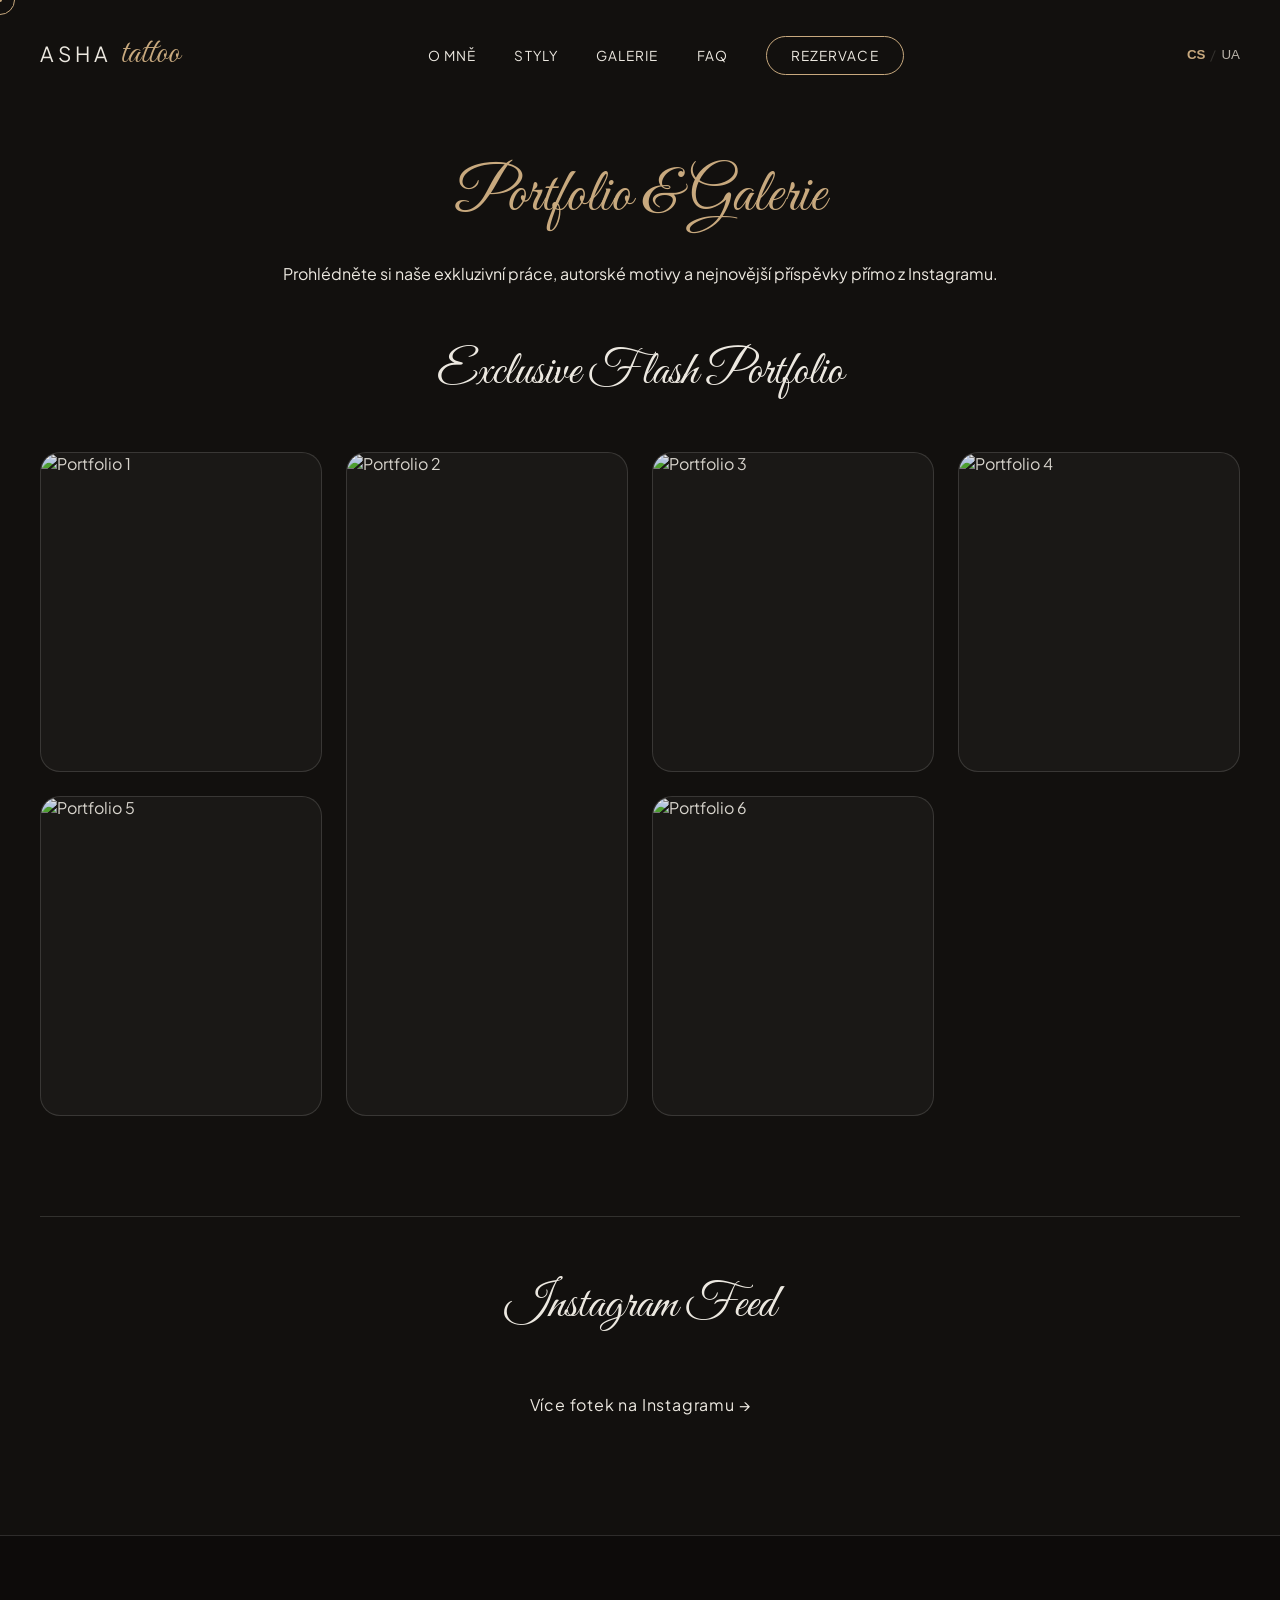
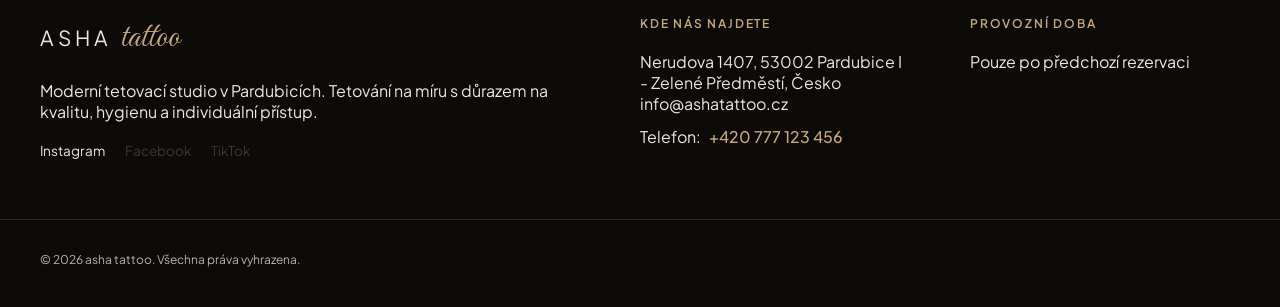
==== gallery.html @ c52d6e49 "Message" ====
<!DOCTYPE html>
<html lang="cs">
<head>
    <meta charset="UTF-8">
    <meta name="viewport" content="width=device-width, initial-scale=1.0, viewport-fit=cover">
    <title>Galerie - Asha tattoo - Pardubice</title>
    <meta name="description" content="Exkluzivní galerie tetování – Asha tattoo Pardubice.">
    
    <link rel="preconnect" href="https://fonts.googleapis.com">
    <link rel="preconnect" href="https://fonts.gstatic.com" crossorigin>
    <link href="https://fonts.googleapis.com/css2?family=Great+Vibes&family=Plus+Jakarta+Sans:wght@300;400;500;600&display=swap" rel="stylesheet">
    
    <link rel="stylesheet" href="style.css">
    
    <script src="https://cdn.jsdelivr.net/gh/studio-freight/lenis@1.0.29/bundled/lenis.min.js" defer></script>
    <script src="https://cdnjs.cloudflare.com/ajax/libs/gsap/3.12.2/gsap.min.js" defer></script>
    <script src="https://cdnjs.cloudflare.com/ajax/libs/gsap/3.12.2/ScrollTrigger.min.js" defer></script>
    
    <script src="script.js" defer></script>

    <script>
      (() => {
        const d=document,s=d.createElement("script");s.type="module";
        s.src="https://w.behold.so/widget.js";d.head.append(s);
      })();
    </script>
</head>
<body class="gallery-page">

    <div class="custom-cursor"></div>
    <div class="custom-cursor-dot"></div>

    <div class="abstract-glow"></div>

    <header class="header">
        <a href="index.html" class="logo">asha<span>tattoo</span></a>
        <nav class="nav-menu" aria-label="Main Navigation">
            <button class="mobile-menu-close" aria-label="Close menu">✕</button>
            <a href="index.html#about" data-i18n="nav.about">O mně</a>
            <a href="index.html#styles" data-i18n="nav.styles">Styly</a>
            <a href="gallery.html" class="active" data-i18n="nav.gallery">Galerie</a>
            <a href="index.html#faq" data-i18n="nav.faq">FAQ</a>
            <a href="index.html#booking" class="btn-secondary" data-i18n="nav.book">Rezervace</a>
        </nav>
        <div class="lang-switcher">
            <button class="lang-btn active" data-lang="cs">CS</button>
            <span class="lang-divider">/</span>
            <button class="lang-btn" data-lang="ua">UA</button>
        </div>
        <button class="menu-toggle" aria-label="Toggle Menu">
            <span></span><span></span>
        </button>
    </header>

    <main style="padding-top: 160px; min-height: 80vh;">
        <section class="gallery-hero-section">
            <div class="container text-center animate-on-scroll">
                <h1 class="section-title" data-i18n="gallery.pageTitle">Portfolio & Galerie</h1>
                <p class="gallery-intro-text" data-i18n="gallery.pageSubtitle">Prohlédněte si naše exkluzivní práce, autorské motivy a nejnovější příspěvky přímo z Instagramu.</p>
            </div>
        </section>

        <section class="gallery-content-section" style="padding: 60px 0 120px;">
            <div class="container">
                <!-- Custom premium gallery -->
                <div class="custom-premium-gallery animate-on-scroll" style="margin-top: 0; border-top: none; padding-top: 0;">
                    <h2 class="gallery-subtitle" data-i18n="gallery.premiumTitle">Exclusive Flash Portfolio</h2>
                    <div class="premium-gallery-grid">
                        <div class="premium-gallery-item">
                            <div class="premium-gallery-inner">
                                <img src="tattoo1.jpg" alt="Portfolio 1">
                                <div class="item-info">
                                    <span>Fine Line Concept</span>
                                </div>
                            </div>
                        </div>
                        <div class="premium-gallery-item tall">
                            <div class="premium-gallery-inner">
                                <img src="tattoo2.jpg" alt="Portfolio 2">
                                <div class="item-info">
                                    <span>Botanical Art</span>
                                </div>
                            </div>
                        </div>
                        <div class="premium-gallery-item">
                            <div class="premium-gallery-inner">
                                <img src="tattoo3.jpg" alt="Portfolio 3">
                                <div class="item-info">
                                    <span>Minimalistic Tattoo</span>
                                </div>
                            </div>
                        </div>
                        <div class="premium-gallery-item">
                            <div class="premium-gallery-inner">
                                <img src="tattoo4.jpg" alt="Portfolio 4">
                                <div class="item-info">
                                    <span>Custom Design</span>
                                </div>
                            </div>
                        </div>
                        <div class="premium-gallery-item">
                            <div class="premium-gallery-inner">
                                <img src="tattoo5.jpg" alt="Portfolio 5">
                                <div class="item-info">
                                    <span>Ornamental Line</span>
                                </div>
                            </div>
                        </div>
                        <div class="premium-gallery-item">
                            <div class="premium-gallery-inner">
                                <img src="tattoo6.jpg" alt="Portfolio 6">
                                <div class="item-info">
                                    <span>Microrealism</span>
                                </div>
                            </div>
                        </div>
                    </div>
                </div>

                <!-- Instagram feed -->
                <div class="instagram-section-wrapper animate-on-scroll" style="margin-top: 100px; padding-top: 60px; border-top: 1px solid var(--border-color);">
                    <h2 class="gallery-subtitle" style="margin-bottom: 40px;">Instagram Feed</h2>
                    <div class="behold-container">
                        <behold-widget feed-id="KEGL1BrC2KqgYfweAYzV"></behold-widget>
                    </div>
                </div>

                <div class="gallery-more animate-on-scroll text-center" style="margin-top: 60px;">
                    <a href="https://www.instagram.com/asha___tattoo/" target="_blank" rel="noopener" class="btn-link" data-i18n="gallery.more">Více fotek na Instagramu →</a>
                </div>
            </div>
        </section>
    </main>

    <footer class="footer">
        <div class="container footer-grid">
            <div class="footer-brand">
                <a href="index.html" class="logo">asha<span>tattoo</span></a>
                <p data-i18n="footer.desc">Moderní tetovací studio v Pardubicích. Tetování na míru s důrazem na kvalitu, hygienu a individuální přístup.</p>
                <div class="footer-socials">
                    <a href="https://www.instagram.com/asha___tattoo/" target="_blank" rel="noopener">Instagram</a>
                    <a href="#" class="disabled-link">Facebook</a>
                    <a href="#" class="disabled-link">TikTok</a>
                </div>
            </div>
            <div class="footer-contacts">
                <h4 data-i18n="footer.location">Kde nás najdete</h4>
                <p class="footer-address">Nerudova 1407, 53002 Pardubice I - Zelené Předměstí, Česko</p>
                <p class="footer-email">info@ashatattoo.cz</p>
                <div class="footer-phone-wrapper">
                    <span class="phone-label" data-i18n="footer.phoneLabel">Telefon:</span>
                    <a href="tel:+420777123456" class="footer-phone-link">+420 777 123 456</a>
                </div>
            </div>
            <div class="footer-hours">
                <h4 data-i18n="footer.hours">Provozní doba</h4>
                <p data-i18n="footer.bookingOnly">Pouze po předchozí rezervaci</p>
            </div>
        </div>
        <div class="footer-bottom container">
            <p class="copy">&copy; 2026 asha tattoo. Všechna práva vyhrazena.</p>
        </div>
    </footer>

</body>
</html>
---- style.css ----
/* --- Core Reset & Variables (Dark Theme podle vizitky) --- */
:root {
    --bg-color: #12100E;              /* tmavý, jako vizitka */
    --text-color: #ECE8E0;            /* krémový text */
    --text-muted: #B8B2A8;            /* jemný světle šedý */
    --accent-color: #C8A97E;          /* zlatavý akcent */
    --border-color: rgba(236, 232, 224, 0.15);
    --card-bg: rgba(255, 255, 255, 0.04);
    --glass-bg: rgba(18, 16, 14, 0.85);
    --glass-blur: blur(15px);
    --font-heading: 'Great Vibes', cursive;
    --font-body: 'Plus Jakarta Sans', sans-serif;
    --max-width: 1300px;
}

* {
    box-sizing: border-box;
    margin: 0;
    padding: 0;
}

html, body {
    background-color: var(--bg-color);
    color: var(--text-color);
    font-family: var(--font-body);
    overflow-x: hidden;
    -webkit-font-smoothing: antialiased;
    cursor: none !important;
}

@media (max-width: 768px) {
    html, body { cursor: auto !important; }
    .custom-cursor, .custom-cursor-dot { display: none !important; }
}

.custom-cursor {
    width: 30px; height: 30px;
    border: 1px solid var(--accent-color);
    border-radius: 50%;
    position: fixed;
    top: 0; left: 0;
    margin-left: -15px; margin-top: -15px;
    pointer-events: none;
    z-index: 9999;
    transition: width 0.3s, height 0.3s, background-color 0.3s;
}
.custom-cursor-dot {
    width: 4px; height: 4px;
    background-color: var(--accent-color);
    border-radius: 50%;
    position: fixed;
    top: 0; left: 0;
    margin-left: -2px; margin-top: -2px;
    pointer-events: none;
    z-index: 10000;
}

/* --- Layout --- */
.container { max-width: var(--max-width); margin: 0 auto; padding: 0 40px; }
.small-container { max-width: 800px; margin: 0 auto; padding: 0 20px; }
.grid-2 { display: grid; grid-template-columns: 1fr 1fr; gap: 80px; align-items: center; }
.text-center { text-align: center; }

.abstract-glow {
    position: fixed;
    top: 0; left: 0;
    width: 100vw; height: 100vh;
    background-image: radial-gradient(circle at 20% 30%, rgba(200, 169, 126, 0.08) 0%, transparent 50%),
                      radial-gradient(circle at 85% 70%, rgba(200, 169, 126, 0.05) 0%, transparent 60%);
    z-index: -1;
    pointer-events: none;
}

/* --- Typography --- */
h1, h2, h3, .section-title, .hero-title, .cta-title, .gallery-subtitle, .style-card h3, .artist-statement {
    font-family: var(--font-heading);
    font-weight: 400;
    line-height: 1.2;
    color: var(--text-color);
    text-transform: none;
    letter-spacing: 0;
}

p, .hero-subtitle, .accordion-header, .footer, .btn, .nav-menu a {
    font-family: var(--font-body);
}

.logo {
    font-family: var(--font-body);
    font-weight: 400;
    font-size: 1.3rem;
    color: var(--text-color);
    text-decoration: none;
    letter-spacing: 0.2em;
    text-transform: uppercase;
}
.logo span {
    font-family: var(--font-heading);
    font-size: 2.2rem;
    font-weight: 400;
    color: var(--accent-color);
    margin-left: 8px;
    text-transform: none;
    letter-spacing: 0;
}

.section-title {
    font-size: 3.8rem;
    margin-bottom: 30px;
    color: var(--accent-color);
}
.section-title.center { text-align: center; }

/* --- Buttons --- */
.btn-primary {
    display: inline-block;
    padding: 14px 32px;
    background-color: var(--accent-color);
    color: var(--bg-color);
    text-decoration: none;
    font-weight: 500;
    font-size: 0.85rem;
    letter-spacing: 0.1em;
    text-transform: uppercase;
    transition: all 0.4s ease;
    border: 1px solid var(--accent-color);
    border-radius: 40px;
}
.btn-primary:hover {
    background-color: transparent;
    color: var(--accent-color);
}
.btn-secondary {
    padding: 10px 24px;
    border: 1px solid var(--accent-color);
    border-radius: 40px;
    color: var(--text-color);
    text-decoration: none;
    font-size: 0.8rem;
    text-transform: uppercase;
    letter-spacing: 0.08em;
    transition: all 0.3s;
}
.btn-secondary:hover {
    background-color: var(--accent-color);
    color: var(--bg-color);
}
.btn-link {
    color: var(--text-color);
    text-decoration: none;
    transition: all 0.3s;
    letter-spacing: 0.05em;
    font-weight: 400;
}
.btn-link:hover {
    color: var(--accent-color);
    transform: translateX(4px);
}

/* --- Navigation --- */
.header {
    position: fixed;
    top: 0; left: 0;
    width: 100%;
    display: flex;
    justify-content: space-between;
    align-items: center;
    padding: 32px 40px;
    z-index: 1000;
    transition: all 0.4s;
}
.header.scrolled {
    padding: 18px 40px;
    background: var(--glass-bg);
    backdrop-filter: var(--glass-blur);
    border-bottom: 1px solid var(--border-color);
}
.nav-menu a {
    color: var(--text-color);
    text-decoration: none;
    margin-right: 35px;
    transition: color 0.3s;
    font-size: 0.85rem;
    text-transform: uppercase;
    letter-spacing: 0.08em;
}
.nav-menu a:hover { color: var(--accent-color); }
.lang-switcher {
    display: flex;
    align-items: center;
    font-size: 0.85rem;
}
.lang-btn {
    background: none;
    border: none;
    color: var(--text-muted);
    cursor: pointer;
    font-weight: 500;
}
.lang-btn.active {
    color: var(--accent-color);
    font-weight: 700;
}
.lang-divider { margin: 0 5px; color: var(--border-color); }
.menu-toggle { display: none; }
.mobile-menu-close { display: none; }

/* --- Hero --- */
.hero {
    min-height: 100vh;
    display: flex;
    align-items: center;
    padding: 140px 0 80px;
}
.hero-layout {
    display: grid;
    grid-template-columns: 1.1fr 0.9fr;
    gap: 60px;
    align-items: center;
}
.hero-tagline {
    font-size: 0.75rem;
    text-transform: uppercase;
    letter-spacing: 0.25em;
    margin-bottom: 25px;
    color: var(--accent-color);
}
.hero-title {
    font-size: 4.5rem;
    margin-bottom: 30px;
}
.hero-title .highlight-text {
    color: var(--accent-color);
    display: block;
    margin-top: 8px;
}
.hero-subtitle {
    max-width: 520px;
    margin-bottom: 45px;
    font-size: 1rem;
    line-height: 1.7;
}
.hero-actions .btn-link { margin-left: 25px; }

.hero-image-wrapper {
    position: relative;
    width: 100%;
    max-width: 420px;
    height: 540px;
    margin: 0 auto;
    overflow: hidden;
    border-radius: 24px;
    box-shadow: 0 20px 40px rgba(0,0,0,0.5);
    border: 1px solid var(--border-color);
}
.hero-main-img {
    width: 100%;
    height: 100%;
    object-fit: cover;
    filter: grayscale(15%) contrast(105%) brightness(0.9);
    transition: transform 0.7s ease;
}
.hero-image-wrapper:hover .hero-main-img {
    transform: scale(1.02);
}

/* --- About --- */
.about { padding: 120px 0; }
.image-placeholder {
    width: 100%;
    height: 560px;
    position: relative;
    overflow: hidden;
    border-radius: 24px;
    border: 1px solid var(--border-color);
    box-shadow: 0 20px 40px rgba(0,0,0,0.4);
}
.about-img {
    width: 100%;
    height: 100%;
    object-fit: cover;
    filter: grayscale(15%) brightness(0.85);
    transition: transform 0.6s ease;
}
.cyber-label {
    position: absolute;
    bottom: 20px;
    left: 20px;
    font-size: 0.75rem;
    background: rgba(0,0,0,0.7);
    backdrop-filter: blur(4px);
    color: var(--accent-color);
    padding: 6px 16px;
    letter-spacing: 0.05em;
    border-radius: 40px;
}
.philosophy-text {
    font-size: 1.1rem;
    margin-bottom: 30px;
    color: var(--text-color);
    font-weight: 300;
}
.artist-statement {
    font-size: 3.2rem;
    color: var(--accent-color);
    border-left: 1px solid var(--accent-color);
    padding-left: 30px;
    margin-top: 40px;
}

/* --- Styles Cards --- */
.styles {
    padding: 120px 0;
    background: rgba(255, 255, 255, 0.02);
    border-top: 1px solid var(--border-color);
    border-bottom: 1px solid var(--border-color);
}
.styles-grid {
    display: grid;
    grid-template-columns: repeat(3, 1fr);
    gap: 40px;
}
.glass-card {
    background: var(--card-bg);
    backdrop-filter: blur(5px);
    border: 1px solid var(--border-color);
    border-radius: 28px;
    padding: 50px 40px;
    transition: all 0.4s;
    box-shadow: 0 10px 25px rgba(0,0,0,0.2);
}
.glass-card:hover {
    transform: translateY(-6px);
    background: rgba(255,255,255,0.08);
    border-color: var(--accent-color);
}
.style-num {
    font-size: 0.8rem;
    color: var(--accent-color);
    margin-bottom: 30px;
    letter-spacing: 0.1em;
}
.style-card h3 {
    font-size: 2.2rem;
    margin-bottom: 20px;
}
.style-card p {
    font-size: 0.95rem;
    color: var(--text-muted);
}

/* --- Minimal gallery teaser --- */
.gallery-teaser-new {
    padding: 80px 0;
    border-top: 1px solid var(--border-color);
    border-bottom: 1px solid var(--border-color);
    margin: 20px 0;
}
.gallery-teaser-text {
    max-width: 550px;
    margin: 0 auto 30px;
    font-size: 1rem;
    color: var(--text-muted);
}

/* --- Premium Gallery Grid --- */
.custom-premium-gallery { margin-top: 40px; }
.gallery-subtitle {
    font-size: 3rem;
    text-align: center;
    margin-bottom: 50px;
    color: var(--text-color);
}
.premium-gallery-grid {
    display: grid;
    grid-template-columns: repeat(auto-fill, minmax(280px, 1fr));
    grid-auto-rows: 320px;
    gap: 24px;
}
.premium-gallery-item {
    position: relative;
    overflow: hidden;
    border-radius: 20px;
    border: 1px solid var(--border-color);
    background-color: #1a1816;
}
.premium-gallery-item.tall {
    grid-row: span 2;
}
.premium-gallery-inner {
    width: 100%;
    height: 100%;
    position: relative;
}
.premium-gallery-item img {
    width: 100%;
    height: 100%;
    object-fit: cover;
    transition: transform 0.6s ease;
    filter: brightness(0.9) contrast(1.05);
}
.premium-gallery-item .item-info {
    position: absolute;
    bottom: 0; left: 0; width: 100%;
    padding: 20px;
    background: linear-gradient(to top, rgba(18,16,14,0.95), transparent);
    transform: translateY(10px);
    opacity: 0;
    transition: transform 0.4s ease, opacity 0.4s;
    border-radius: 0 0 20px 20px;
}
.premium-gallery-item .item-info span {
    font-size: 0.75rem;
    text-transform: uppercase;
    letter-spacing: 0.1em;
    color: var(--accent-color);
    font-weight: 500;
}
.premium-gallery-item:hover img { transform: scale(1.02); }
.premium-gallery-item:hover .item-info {
    transform: translateY(0);
    opacity: 1;
}

/* --- FAQ --- */
.faq { padding: 120px 0; background: rgba(255,255,255,0.01); }
.accordion { margin-top: 50px; }
.accordion-item {
    border-bottom: 1px solid var(--border-color);
}
.accordion-header {
    width: 100%;
    display: flex;
    justify-content: space-between;
    align-items: center;
    padding: 28px 0;
    background: none;
    border: none;
    text-align: left;
    font-weight: 500;
    font-size: 1rem;
    color: var(--text-color);
    cursor: pointer;
    letter-spacing: 0.02em;
}
.accordion-header .icon {
    width: 12px; height: 12px;
    position: relative;
}
.accordion-header .icon::before,
.accordion-header .icon::after {
    content: '';
    position: absolute;
    background-color: var(--accent-color);
    transition: transform 0.3s;
}
.accordion-header .icon::before {
    width: 100%; height: 1px;
    top: 50%; left: 0;
    transform: translateY(-50%);
}
.accordion-header .icon::after {
    width: 1px; height: 100%;
    left: 50%; top: 0;
    transform: translateX(-50%);
}
.accordion-item.active .icon::after {
    transform: translateX(-50%) rotate(90deg);
    opacity: 0;
}
.accordion-content {
    max-height: 0;
    overflow: hidden;
    transition: max-height 0.4s ease;
}
.accordion-content p {
    padding-bottom: 28px;
    font-size: 0.95rem;
    line-height: 1.7;
    color: var(--text-muted);
}

/* --- Booking & Discount Badge --- */
.booking-section { padding: 120px 0; }
.cyber-accent-line {
    position: absolute;
    top: 0; left: 0;
    width: 100%; height: 1px;
    background: var(--accent-color);
}
.cta-title {
    font-size: 3.5rem;
    margin-bottom: 20px;
}
.cta-subtitle {
    max-width: 500px;
    margin: 0 auto 40px;
    font-size: 1rem;
}

.discount-badge {
    position: absolute;
    top: 20px;
    right: 20px;
    background: var(--accent-color);
    color: var(--bg-color);
    padding: 12px 18px;
    border-radius: 60px;
    display: flex;
    flex-direction: column;
    align-items: center;
    line-height: 1.2;
    z-index: 2;
    box-shadow: 0 8px 20px rgba(0,0,0,0.3);
    backdrop-filter: blur(2px);
}
.discount-badge-text {
    font-size: 0.7rem;
    letter-spacing: 0.15em;
    text-transform: uppercase;
    font-weight: 400;
}
.discount-badge-percent {
    font-size: 1.6rem;
    font-weight: 600;
    font-family: var(--font-heading);
    line-height: 1;
    margin: 4px 0 2px;
}
.discount-badge-label {
    font-size: 0.65rem;
    text-transform: uppercase;
    letter-spacing: 0.05em;
    opacity: 0.9;
}

/* --- Footer --- */
.footer {
    padding: 80px 0 40px;
    border-top: 1px solid var(--border-color);
    background: rgba(0,0,0,0.3);
}
.footer-grid {
    display: grid;
    grid-template-columns: 2fr 1fr 1fr;
    gap: 60px;
    margin-bottom: 60px;
}
.footer-brand .logo { display: inline-block; margin-bottom: 20px; }
.footer h4 {
    font-family: var(--font-body);
    font-size: 0.75rem;
    font-weight: 600;
    text-transform: uppercase;
    letter-spacing: 0.15em;
    margin-bottom: 20px;
    color: var(--accent-color);
}
.footer-bottom {
    display: flex;
    justify-content: space-between;
    border-top: 1px solid var(--border-color);
    padding-top: 32px;
    font-size: 0.75rem;
    color: var(--text-muted);
}
.footer-socials {
    margin-top: 20px;
    display: flex;
    gap: 20px;
}
.footer-socials a {
    color: var(--text-color);
    text-decoration: none;
    transition: opacity 0.3s;
    font-size: 0.85rem;
}
.footer-socials a:hover { opacity: 0.7; color: var(--accent-color); }
.footer-socials a.disabled-link {
    opacity: 0.2;
    pointer-events: none;
}
.footer-phone-wrapper {
    margin-top: 12px;
    display: flex;
    align-items: center;
    gap: 8px;
}
.footer-phone-link {
    color: var(--accent-color);
    text-decoration: none;
    font-weight: 500;
}

/* --- Responsive --- */
@media (max-width: 1024px) {
    .hero-layout { grid-template-columns: 1fr; gap: 50px; text-align: center; }
    .hero-subtitle { margin: 0 auto 40px; }
    .hero-image-wrapper { height: 460px; }
    .hero-title { font-size: 3.8rem; }
    .grid-2 { grid-template-columns: 1fr; gap: 40px; }
    .styles-grid { grid-template-columns: 1fr; }
    .footer-grid { grid-template-columns: 1fr 1fr; }
}

@media (max-width: 768px) {
    .container { padding: 0 24px; }
    .section-title { font-size: 2.8rem; }
    .cta-title { font-size: 2.5rem; }
    .nav-menu {
        position: fixed;
        top: 0; right: -100%;
        width: 100%; height: 100vh;
        display: flex;
        flex-direction: column;
        align-items: center;
        justify-content: center;
        transition: 0.4s;
        z-index: 1050;
        background: var(--bg-color);
    }
    .nav-menu.active { right: 0; }
    .nav-menu a { margin: 18px 0; font-size: 1.2rem; }
    .mobile-menu-close {
        display: block;
        position: absolute;
        top: 30px; right: 30px;
        background: none;
        border: none;
        font-size: 2rem;
        color: var(--text-color);
    }
    .menu-toggle {
        display: flex;
        flex-direction: column;
        justify-content: space-between;
        width: 24px; height: 14px;
        background: none;
        border: none;
    }
    .menu-toggle span {
        width: 100%; height: 1px;
        background-color: var(--text-color);
    }
    .hero-actions { display: flex; flex-direction: column; gap: 15px; }
    .hero-actions .btn-primary { width: 100%; text-align: center; }
    .hero-actions .btn-link { margin-left: 0; }
    .footer-grid { grid-template-columns: 1fr; }
    .premium-gallery-grid { grid-auto-rows: 260px; }
    .premium-gallery-item.tall { grid-row: span 1; }
    .image-placeholder { height: 420px; }
    .discount-badge {
        top: 12px;
        right: 12px;
        padding: 8px 14px;
    }
    .discount-badge-percent {
        font-size: 1.2rem;
    }
    .discount-badge-text,
    .discount-badge-label {
        font-size: 0.55rem;
    }
}
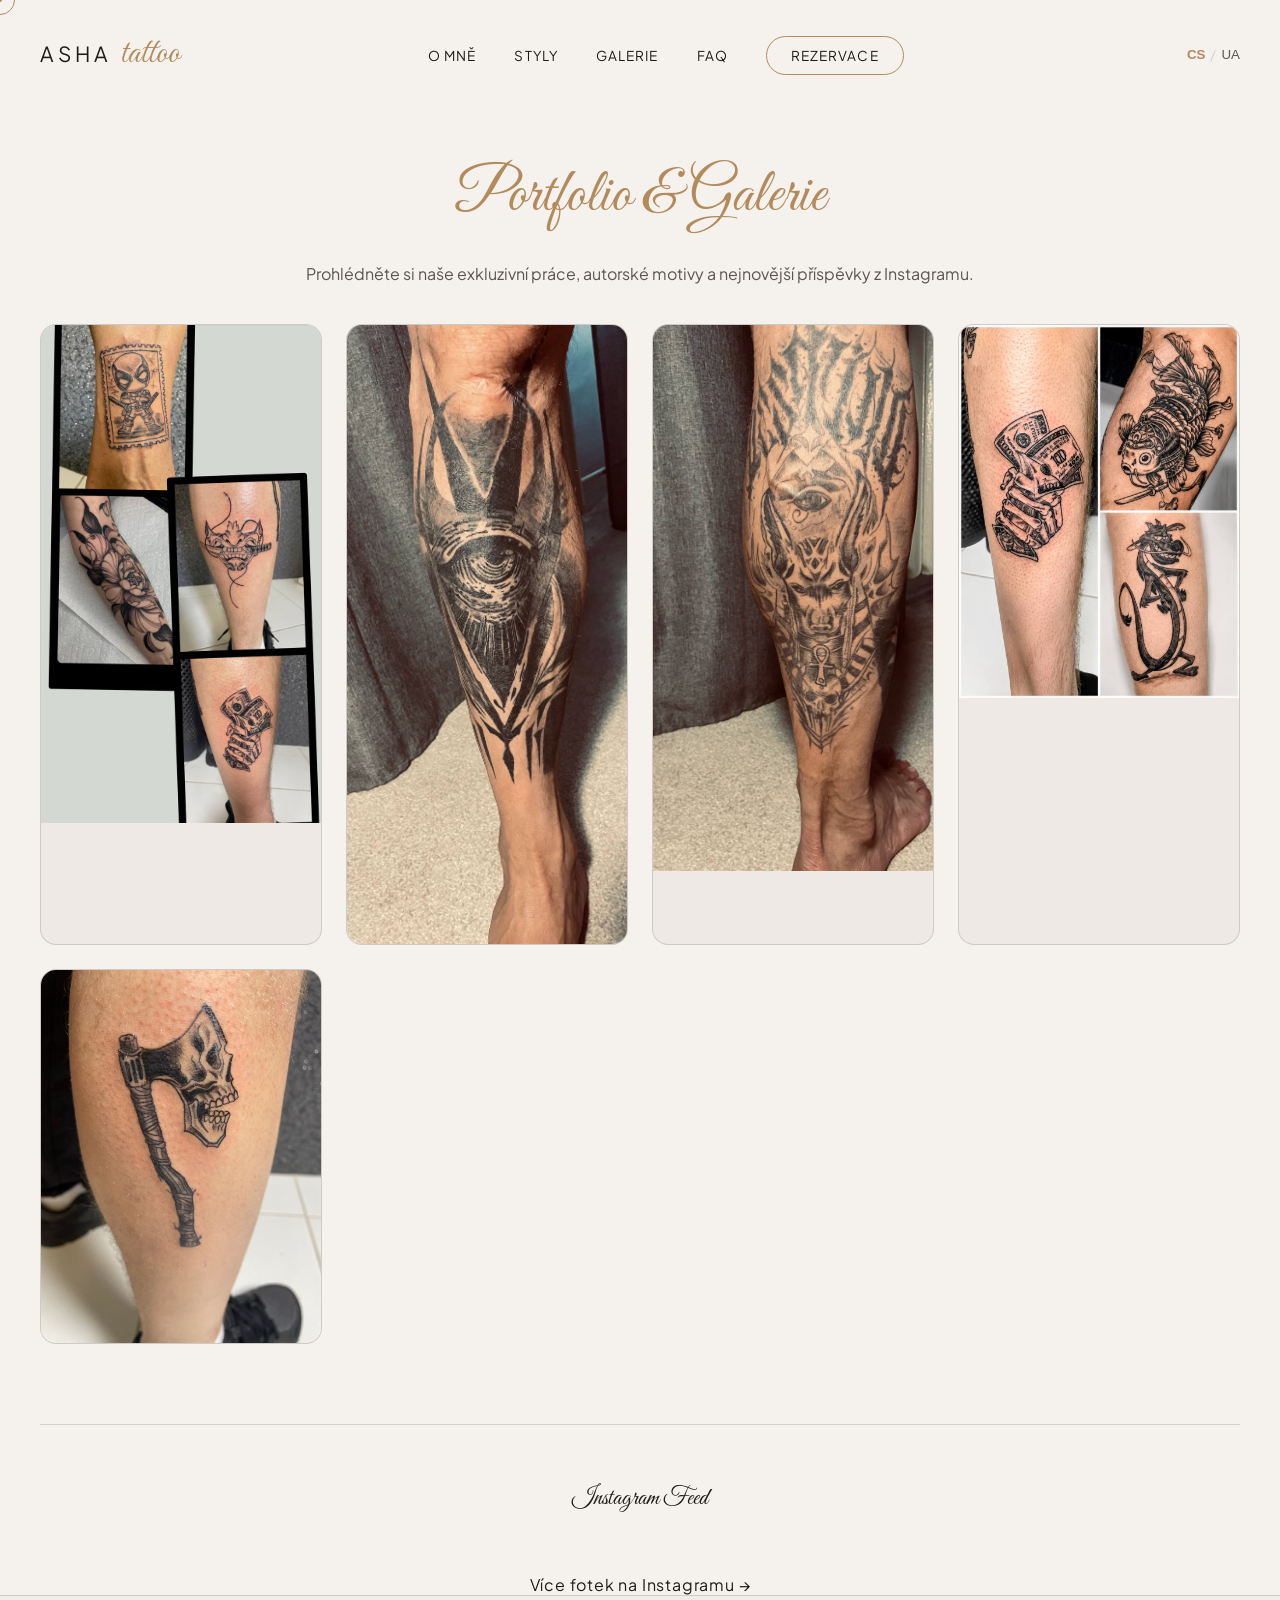
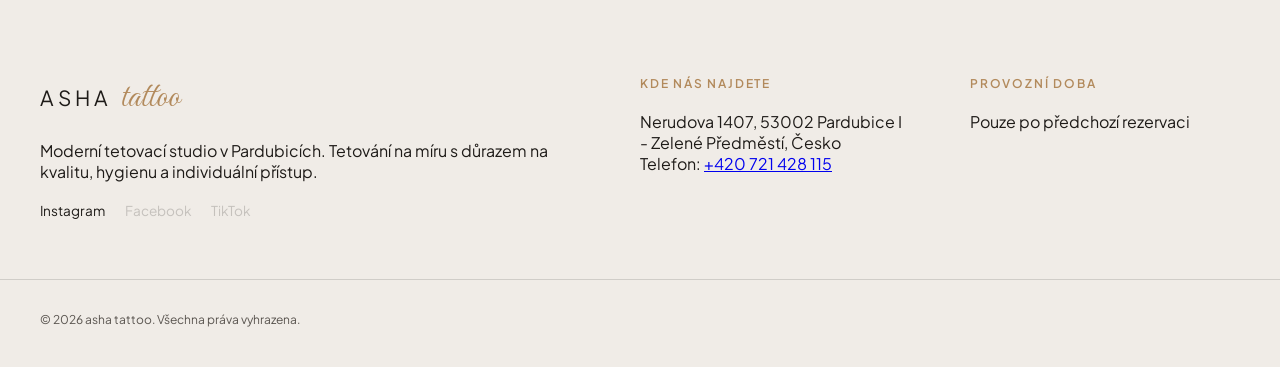
==== commit 0eb92cc9: "neco" ====
--- a/gallery.html
+++ b/gallery.html
@@ -4,32 +4,107 @@
     <meta charset="UTF-8">
     <meta name="viewport" content="width=device-width, initial-scale=1.0, viewport-fit=cover">
     <title>Galerie - Asha tattoo - Pardubice</title>
-    <meta name="description" content="Exkluzivní galerie tetování – Asha tattoo Pardubice.">
+    <meta name="description" content="Portfolio tetování – Asha tattoo Pardubice.">
     
     <link rel="preconnect" href="https://fonts.googleapis.com">
     <link rel="preconnect" href="https://fonts.gstatic.com" crossorigin>
     <link href="https://fonts.googleapis.com/css2?family=Great+Vibes&family=Plus+Jakarta+Sans:wght@300;400;500;600&display=swap" rel="stylesheet">
     
+    <!-- Globální CSS -->
     <link rel="stylesheet" href="style.css">
     
+    <!-- Globální JS -->
     <script src="https://cdn.jsdelivr.net/gh/studio-freight/lenis@1.0.29/bundled/lenis.min.js" defer></script>
     <script src="https://cdnjs.cloudflare.com/ajax/libs/gsap/3.12.2/gsap.min.js" defer></script>
     <script src="https://cdnjs.cloudflare.com/ajax/libs/gsap/3.12.2/ScrollTrigger.min.js" defer></script>
-    
     <script src="script.js" defer></script>
 
+    <!-- Instagram widget (volitelný) -->
     <script>
       (() => {
         const d=document,s=d.createElement("script");s.type="module";
         s.src="https://w.behold.so/widget.js";d.head.append(s);
       })();
     </script>
+
+    <style>
+        /* Jen doplňkové styly pro galerii – nic, co by kolidovalo s globálními */
+        .gallery-page .premium-gallery-grid {
+            display: grid;
+            grid-template-columns: repeat(auto-fill, minmax(280px, 1fr));
+            gap: 24px;
+            margin: 40px 0;
+        }
+        .gallery-page .premium-gallery-item {
+            cursor: pointer;
+            overflow: hidden;
+            border-radius: 16px;
+            background: var(--card-bg);
+            border: 1px solid var(--border-color);
+            transition: transform 0.2s ease;
+        }
+        .gallery-page .premium-gallery-item:hover {
+            transform: translateY(-4px);
+        }
+        .gallery-page .premium-gallery-item img {
+            width: 100%;
+            height: auto;
+            display: block;
+            object-fit: cover;
+        }
+        /* Lightbox – napojený na globální styl, ale pro jistotu definujeme znovu */
+        .lightbox {
+            position: fixed;
+            top: 0;
+            left: 0;
+            width: 100%;
+            height: 100%;
+            background: rgba(0,0,0,0.95);
+            display: flex;
+            align-items: center;
+            justify-content: center;
+            z-index: 10000;
+            visibility: hidden;
+            opacity: 0;
+            transition: opacity 0.2s, visibility 0.2s;
+        }
+        .lightbox.active {
+            visibility: visible;
+            opacity: 1;
+        }
+        .lightbox img {
+            max-width: 90%;
+            max-height: 90%;
+            object-fit: contain;
+            border-radius: 8px;
+        }
+        .lightbox-close {
+            position: absolute;
+            top: 20px;
+            right: 30px;
+            font-size: 2.5rem;
+            color: white;
+            background: none;
+            border: none;
+            cursor: pointer;
+            transition: transform 0.2s;
+        }
+        .lightbox-close:hover {
+            transform: scale(1.1);
+            color: var(--accent-color);
+        }
+        @media (max-width: 640px) {
+            .gallery-page .premium-gallery-grid {
+                grid-template-columns: 1fr;
+                gap: 16px;
+            }
+        }
+    </style>
 </head>
 <body class="gallery-page">
 
     <div class="custom-cursor"></div>
     <div class="custom-cursor-dot"></div>
-
     <div class="abstract-glow"></div>
 
     <header class="header">
@@ -53,83 +128,30 @@
     </header>
 
     <main style="padding-top: 160px; min-height: 80vh;">
-        <section class="gallery-hero-section">
-            <div class="container text-center animate-on-scroll">
-                <h1 class="section-title" data-i18n="gallery.pageTitle">Portfolio & Galerie</h1>
-                <p class="gallery-intro-text" data-i18n="gallery.pageSubtitle">Prohlédněte si naše exkluzivní práce, autorské motivy a nejnovější příspěvky přímo z Instagramu.</p>
-            </div>
-        </section>
-
-        <section class="gallery-content-section" style="padding: 60px 0 120px;">
-            <div class="container">
-                <!-- Custom premium gallery -->
-                <div class="custom-premium-gallery animate-on-scroll" style="margin-top: 0; border-top: none; padding-top: 0;">
-                    <h2 class="gallery-subtitle" data-i18n="gallery.premiumTitle">Exclusive Flash Portfolio</h2>
-                    <div class="premium-gallery-grid">
-                        <div class="premium-gallery-item">
-                            <div class="premium-gallery-inner">
-                                <img src="tattoo1.jpg" alt="Portfolio 1">
-                                <div class="item-info">
-                                    <span>Fine Line Concept</span>
-                                </div>
-                            </div>
-                        </div>
-                        <div class="premium-gallery-item tall">
-                            <div class="premium-gallery-inner">
-                                <img src="tattoo2.jpg" alt="Portfolio 2">
-                                <div class="item-info">
-                                    <span>Botanical Art</span>
-                                </div>
-                            </div>
-                        </div>
-                        <div class="premium-gallery-item">
-                            <div class="premium-gallery-inner">
-                                <img src="tattoo3.jpg" alt="Portfolio 3">
-                                <div class="item-info">
-                                    <span>Minimalistic Tattoo</span>
-                                </div>
-                            </div>
-                        </div>
-                        <div class="premium-gallery-item">
-                            <div class="premium-gallery-inner">
-                                <img src="tattoo4.jpg" alt="Portfolio 4">
-                                <div class="item-info">
-                                    <span>Custom Design</span>
-                                </div>
-                            </div>
-                        </div>
-                        <div class="premium-gallery-item">
-                            <div class="premium-gallery-inner">
-                                <img src="tattoo5.jpg" alt="Portfolio 5">
-                                <div class="item-info">
-                                    <span>Ornamental Line</span>
-                                </div>
-                            </div>
-                        </div>
-                        <div class="premium-gallery-item">
-                            <div class="premium-gallery-inner">
-                                <img src="tattoo6.jpg" alt="Portfolio 6">
-                                <div class="item-info">
-                                    <span>Microrealism</span>
-                                </div>
-                            </div>
-                        </div>
-                    </div>
+        <div class="container">
+            <h1 class="section-title text-center" data-i18n="gallery.pageTitle">Portfolio & Galerie</h1>
+            <p class="text-center" style="margin-bottom: 40px; color: var(--text-muted);" data-i18n="gallery.pageSubtitle">Prohlédněte si naše exkluzivní práce, autorské motivy a nejnovější příspěvky z Instagramu.</p>
+
+            <div class="premium-gallery-grid">
+                <div class="premium-gallery-item"><img src="foto/prace/1.jpg" alt="Tattoo 1"></div>
+                <div class="premium-gallery-item"><img src="foto/prace/2.jpg" alt="Tattoo 2"></div>
+                <div class="premium-gallery-item"><img src="foto/prace/3.jpg" alt="Tattoo 3"></div>
+                <div class="premium-gallery-item"><img src="foto/prace/4.jpg" alt="Tattoo 4"></div>
+                <div class="premium-gallery-item"><img src="foto/prace/5.jpg" alt="Tattoo 5"></div> 
+            </div>
+
+            <!-- Instagram feed (volitelně) -->
+            <div class="instagram-section-wrapper animate-on-scroll" style="margin-top: 80px; padding-top: 60px; border-top: 1px solid var(--border-color);">
+                <h2 class="gallery-subtitle text-center" style="margin-bottom: 40px;">Instagram Feed</h2>
+                <div class="behold-container">
+                    <behold-widget feed-id="KEGL1BrC2KqgYfweAYzV"></behold-widget>
                 </div>
-
-                <!-- Instagram feed -->
-                <div class="instagram-section-wrapper animate-on-scroll" style="margin-top: 100px; padding-top: 60px; border-top: 1px solid var(--border-color);">
-                    <h2 class="gallery-subtitle" style="margin-bottom: 40px;">Instagram Feed</h2>
-                    <div class="behold-container">
-                        <behold-widget feed-id="KEGL1BrC2KqgYfweAYzV"></behold-widget>
-                    </div>
-                </div>
-
-                <div class="gallery-more animate-on-scroll text-center" style="margin-top: 60px;">
-                    <a href="https://www.instagram.com/asha___tattoo/" target="_blank" rel="noopener" class="btn-link" data-i18n="gallery.more">Více fotek na Instagramu →</a>
-                </div>
-            </div>
-        </section>
+            </div>
+
+            <div class="text-center" style="margin-top: 60px;">
+                <a href="https://www.instagram.com/asha___tattoo/" target="_blank" rel="noopener" class="btn-link" data-i18n="gallery.more">Více fotek na Instagramu →</a>
+            </div>
+        </div>
     </main>
 
     <footer class="footer">
@@ -138,7 +160,7 @@
                 <a href="index.html" class="logo">asha<span>tattoo</span></a>
                 <p data-i18n="footer.desc">Moderní tetovací studio v Pardubicích. Tetování na míru s důrazem na kvalitu, hygienu a individuální přístup.</p>
                 <div class="footer-socials">
-                    <a href="https://www.instagram.com/asha___tattoo/" target="_blank" rel="noopener">Instagram</a>
+                    <a href="https://www.instagram.com/asha___tattoo/" target="_blank">Instagram</a>
                     <a href="#" class="disabled-link">Facebook</a>
                     <a href="#" class="disabled-link">TikTok</a>
                 </div>
@@ -146,10 +168,9 @@
             <div class="footer-contacts">
                 <h4 data-i18n="footer.location">Kde nás najdete</h4>
                 <p class="footer-address">Nerudova 1407, 53002 Pardubice I - Zelené Předměstí, Česko</p>
-                <p class="footer-email">info@ashatattoo.cz</p>
                 <div class="footer-phone-wrapper">
                     <span class="phone-label" data-i18n="footer.phoneLabel">Telefon:</span>
-                    <a href="tel:+420777123456" class="footer-phone-link">+420 777 123 456</a>
+                    <a href="tel:+420721428115" class="footer-phone-link">+420 721 428 115</a>
                 </div>
             </div>
             <div class="footer-hours">
@@ -162,5 +183,58 @@
         </div>
     </footer>
 
+    <!-- Lightbox -->
+    <div class="lightbox" id="lightbox">
+        <button class="lightbox-close">&times;</button>
+        <img src="" alt="Lightbox image">
+    </div>
+
+    <script>
+        // Jednoduchý lightbox – napojený na galerii
+        (function() {
+            const lightbox = document.getElementById('lightbox');
+            const lightboxImg = lightbox.querySelector('img');
+            const closeBtn = lightbox.querySelector('.lightbox-close');
+            const galleryItems = document.querySelectorAll('.premium-gallery-item');
+
+            function openLightbox(src) {
+                lightboxImg.src = src;
+                lightbox.classList.add('active');
+                document.body.style.overflow = 'hidden';
+            }
+            function closeLightbox() {
+                lightbox.classList.remove('active');
+                document.body.style.overflow = '';
+            }
+            closeBtn.addEventListener('click', closeLightbox);
+            lightbox.addEventListener('click', (e) => {
+                if (e.target === lightbox) closeLightbox();
+            });
+            document.addEventListener('keydown', (e) => {
+                if (e.key === 'Escape' && lightbox.classList.contains('active')) closeLightbox();
+            });
+            galleryItems.forEach(item => {
+                item.addEventListener('click', () => {
+                    const img = item.querySelector('img');
+                    if (img && img.src) openLightbox(img.src);
+                });
+            });
+            // Pro obrázky z Instagram widgetu (dynamické)
+            const observer = new MutationObserver(() => {
+                const beholdImages = document.querySelectorAll('.behold-container img');
+                beholdImages.forEach(img => {
+                    if (!img.hasAttribute('data-lightbox-enabled')) {
+                        img.setAttribute('data-lightbox-enabled', 'true');
+                        img.style.cursor = 'pointer';
+                        img.addEventListener('click', (e) => {
+                            e.stopPropagation();
+                            openLightbox(img.src);
+                        });
+                    }
+                });
+            });
+            observer.observe(document.body, { childList: true, subtree: true });
+        })();
+    </script>
 </body>
 </html>
--- a/style.css
+++ b/style.css
@@ -1,12 +1,11 @@
-/* --- Core Reset & Variables (Dark Theme podle vizitky) --- */
 :root {
-    --bg-color: #12100E;              /* tmavý, jako vizitka */
-    --text-color: #ECE8E0;            /* krémový text */
-    --text-muted: #B8B2A8;            /* jemný světle šedý */
-    --accent-color: #C8A97E;          /* zlatavý akcent */
-    --border-color: rgba(236, 232, 224, 0.15);
-    --card-bg: rgba(255, 255, 255, 0.04);
-    --glass-bg: rgba(18, 16, 14, 0.85);
+    --bg-color: #F5F1EC;
+    --text-color: #1E1B18;
+    --text-muted: #5A5550;
+    --accent-color: #B28A5C;
+    --border-color: rgba(30, 27, 24, 0.15);
+    --card-bg: rgba(30, 27, 24, 0.03);
+    --glass-bg: rgba(245, 241, 236, 0.85);
     --glass-blur: blur(15px);
     --font-heading: 'Great Vibes', cursive;
     --font-body: 'Plus Jakarta Sans', sans-serif;
@@ -19,69 +18,111 @@
     padding: 0;
 }
 
-html, body {
+html,
+body {
     background-color: var(--bg-color);
     color: var(--text-color);
     font-family: var(--font-body);
     overflow-x: hidden;
     -webkit-font-smoothing: antialiased;
-    cursor: none !important;
+    cursor: none;
 }
 
 @media (max-width: 768px) {
-    html, body { cursor: auto !important; }
-    .custom-cursor, .custom-cursor-dot { display: none !important; }
+
+    html,
+    body {
+        cursor: auto;
+    }
+
+    .custom-cursor,
+    .custom-cursor-dot {
+        display: none;
+    }
 }
 
 .custom-cursor {
-    width: 30px; height: 30px;
+    width: 30px;
+    height: 30px;
     border: 1px solid var(--accent-color);
     border-radius: 50%;
     position: fixed;
-    top: 0; left: 0;
-    margin-left: -15px; margin-top: -15px;
     pointer-events: none;
     z-index: 9999;
-    transition: width 0.3s, height 0.3s, background-color 0.3s;
-}
+    transition: 0.2s;
+    top: 0;
+    left: 0;
+    margin: -15px 0 0 -15px;
+}
+
 .custom-cursor-dot {
-    width: 4px; height: 4px;
-    background-color: var(--accent-color);
+    width: 4px;
+    height: 4px;
+    background: var(--accent-color);
     border-radius: 50%;
     position: fixed;
-    top: 0; left: 0;
-    margin-left: -2px; margin-top: -2px;
     pointer-events: none;
     z-index: 10000;
-}
-
-/* --- Layout --- */
-.container { max-width: var(--max-width); margin: 0 auto; padding: 0 40px; }
-.small-container { max-width: 800px; margin: 0 auto; padding: 0 20px; }
-.grid-2 { display: grid; grid-template-columns: 1fr 1fr; gap: 80px; align-items: center; }
-.text-center { text-align: center; }
+    top: 0;
+    left: 0;
+    margin: -2px 0 0 -2px;
+}
+
+.container {
+    max-width: var(--max-width);
+    margin: 0 auto;
+    padding: 0 40px;
+}
+
+.small-container {
+    max-width: 800px;
+    margin: 0 auto;
+    padding: 0 20px;
+}
+
+.grid-2 {
+    display: grid;
+    grid-template-columns: 1fr 1fr;
+    gap: 80px;
+    align-items: center;
+}
+
+.text-center {
+    text-align: center;
+}
 
 .abstract-glow {
     position: fixed;
-    top: 0; left: 0;
-    width: 100vw; height: 100vh;
-    background-image: radial-gradient(circle at 20% 30%, rgba(200, 169, 126, 0.08) 0%, transparent 50%),
-                      radial-gradient(circle at 85% 70%, rgba(200, 169, 126, 0.05) 0%, transparent 60%);
+    top: 0;
+    left: 0;
+    width: 100vw;
+    height: 100vh;
+    background: radial-gradient(circle at 20% 30%, rgba(178, 138, 92, 0.08) 0%, transparent 50%), radial-gradient(circle at 85% 70%, rgba(178, 138, 92, 0.05) 0%, transparent 60%);
     z-index: -1;
     pointer-events: none;
 }
 
-/* --- Typography --- */
-h1, h2, h3, .section-title, .hero-title, .cta-title, .gallery-subtitle, .style-card h3, .artist-statement {
+h1,
+h2,
+h3,
+.section-title,
+.hero-title,
+.cta-title,
+.gallery-subtitle,
+.style-card h3,
+.artist-statement {
     font-family: var(--font-heading);
     font-weight: 400;
     line-height: 1.2;
     color: var(--text-color);
-    text-transform: none;
-    letter-spacing: 0;
-}
-
-p, .hero-subtitle, .accordion-header, .footer, .btn, .nav-menu a {
+}
+
+p,
+.hero-subtitle,
+.accordion-header,
+.footer,
+.btn,
+.nav-menu a {
     font-family: var(--font-body);
 }
 
@@ -94,6 +135,7 @@
     letter-spacing: 0.2em;
     text-transform: uppercase;
 }
+
 .logo span {
     font-family: var(--font-heading);
     font-size: 2.2rem;
@@ -109,9 +151,11 @@
     margin-bottom: 30px;
     color: var(--accent-color);
 }
-.section-title.center { text-align: center; }
-
-/* --- Buttons --- */
+
+.section-title.center {
+    text-align: center;
+}
+
 .btn-primary {
     display: inline-block;
     padding: 14px 32px;
@@ -126,10 +170,12 @@
     border: 1px solid var(--accent-color);
     border-radius: 40px;
 }
+
 .btn-primary:hover {
     background-color: transparent;
     color: var(--accent-color);
 }
+
 .btn-secondary {
     padding: 10px 24px;
     border: 1px solid var(--accent-color);
@@ -141,10 +187,12 @@
     letter-spacing: 0.08em;
     transition: all 0.3s;
 }
+
 .btn-secondary:hover {
     background-color: var(--accent-color);
     color: var(--bg-color);
 }
+
 .btn-link {
     color: var(--text-color);
     text-decoration: none;
@@ -152,15 +200,16 @@
     letter-spacing: 0.05em;
     font-weight: 400;
 }
+
 .btn-link:hover {
     color: var(--accent-color);
     transform: translateX(4px);
 }
 
-/* --- Navigation --- */
 .header {
     position: fixed;
-    top: 0; left: 0;
+    top: 0;
+    left: 0;
     width: 100%;
     display: flex;
     justify-content: space-between;
@@ -169,12 +218,14 @@
     z-index: 1000;
     transition: all 0.4s;
 }
+
 .header.scrolled {
     padding: 18px 40px;
     background: var(--glass-bg);
     backdrop-filter: var(--glass-blur);
     border-bottom: 1px solid var(--border-color);
 }
+
 .nav-menu a {
     color: var(--text-color);
     text-decoration: none;
@@ -184,12 +235,17 @@
     text-transform: uppercase;
     letter-spacing: 0.08em;
 }
-.nav-menu a:hover { color: var(--accent-color); }
+
+.nav-menu a:hover {
+    color: var(--accent-color);
+}
+
 .lang-switcher {
     display: flex;
     align-items: center;
     font-size: 0.85rem;
 }
+
 .lang-btn {
     background: none;
     border: none;
@@ -197,27 +253,39 @@
     cursor: pointer;
     font-weight: 500;
 }
+
 .lang-btn.active {
     color: var(--accent-color);
     font-weight: 700;
 }
-.lang-divider { margin: 0 5px; color: var(--border-color); }
-.menu-toggle { display: none; }
-.mobile-menu-close { display: none; }
-
-/* --- Hero --- */
+
+.lang-divider {
+    margin: 0 5px;
+    color: var(--border-color);
+}
+
+.menu-toggle {
+    display: none;
+}
+
+.mobile-menu-close {
+    display: none;
+}
+
 .hero {
     min-height: 100vh;
     display: flex;
     align-items: center;
     padding: 140px 0 80px;
 }
+
 .hero-layout {
     display: grid;
     grid-template-columns: 1.1fr 0.9fr;
     gap: 60px;
     align-items: center;
 }
+
 .hero-tagline {
     font-size: 0.75rem;
     text-transform: uppercase;
@@ -225,22 +293,28 @@
     margin-bottom: 25px;
     color: var(--accent-color);
 }
+
 .hero-title {
     font-size: 4.5rem;
     margin-bottom: 30px;
 }
+
 .hero-title .highlight-text {
     color: var(--accent-color);
     display: block;
     margin-top: 8px;
 }
+
 .hero-subtitle {
     max-width: 520px;
     margin-bottom: 45px;
     font-size: 1rem;
     line-height: 1.7;
 }
-.hero-actions .btn-link { margin-left: 25px; }
+
+.hero-actions .btn-link {
+    margin-left: 25px;
+}
 
 .hero-image-wrapper {
     position: relative;
@@ -250,22 +324,26 @@
     margin: 0 auto;
     overflow: hidden;
     border-radius: 24px;
-    box-shadow: 0 20px 40px rgba(0,0,0,0.5);
+    box-shadow: 0 20px 40px rgba(0, 0, 0, 0.1);
     border: 1px solid var(--border-color);
 }
+
 .hero-main-img {
     width: 100%;
     height: 100%;
     object-fit: cover;
-    filter: grayscale(15%) contrast(105%) brightness(0.9);
+    filter: brightness(0.98) contrast(1.02);
     transition: transform 0.7s ease;
 }
+
 .hero-image-wrapper:hover .hero-main-img {
     transform: scale(1.02);
 }
 
-/* --- About --- */
-.about { padding: 120px 0; }
+.about {
+    padding: 120px 0;
+}
+
 .image-placeholder {
     width: 100%;
     height: 560px;
@@ -273,33 +351,37 @@
     overflow: hidden;
     border-radius: 24px;
     border: 1px solid var(--border-color);
-    box-shadow: 0 20px 40px rgba(0,0,0,0.4);
-}
+    box-shadow: 0 20px 40px rgba(0, 0, 0, 0.1);
+}
+
 .about-img {
     width: 100%;
     height: 100%;
     object-fit: cover;
-    filter: grayscale(15%) brightness(0.85);
+    filter: brightness(0.98) contrast(1.02);
     transition: transform 0.6s ease;
 }
+
 .cyber-label {
     position: absolute;
     bottom: 20px;
     left: 20px;
     font-size: 0.75rem;
-    background: rgba(0,0,0,0.7);
+    background: rgba(255, 255, 255, 0.9);
     backdrop-filter: blur(4px);
     color: var(--accent-color);
     padding: 6px 16px;
     letter-spacing: 0.05em;
     border-radius: 40px;
 }
+
 .philosophy-text {
     font-size: 1.1rem;
     margin-bottom: 30px;
     color: var(--text-color);
     font-weight: 300;
 }
+
 .artist-statement {
     font-size: 3.2rem;
     color: var(--accent-color);
@@ -308,18 +390,19 @@
     margin-top: 40px;
 }
 
-/* --- Styles Cards --- */
 .styles {
     padding: 120px 0;
-    background: rgba(255, 255, 255, 0.02);
+    background: rgba(30, 27, 24, 0.02);
     border-top: 1px solid var(--border-color);
     border-bottom: 1px solid var(--border-color);
 }
+
 .styles-grid {
     display: grid;
     grid-template-columns: repeat(3, 1fr);
     gap: 40px;
 }
+
 .glass-card {
     background: var(--card-bg);
     backdrop-filter: blur(5px);
@@ -327,35 +410,39 @@
     border-radius: 28px;
     padding: 50px 40px;
     transition: all 0.4s;
-    box-shadow: 0 10px 25px rgba(0,0,0,0.2);
-}
+    box-shadow: 0 10px 25px rgba(0, 0, 0, 0.05);
+}
+
 .glass-card:hover {
     transform: translateY(-6px);
-    background: rgba(255,255,255,0.08);
+    background: rgba(30, 27, 24, 0.08);
     border-color: var(--accent-color);
 }
+
 .style-num {
     font-size: 0.8rem;
     color: var(--accent-color);
     margin-bottom: 30px;
     letter-spacing: 0.1em;
 }
+
 .style-card h3 {
     font-size: 2.2rem;
     margin-bottom: 20px;
 }
+
 .style-card p {
     font-size: 0.95rem;
     color: var(--text-muted);
 }
 
-/* --- Minimal gallery teaser --- */
 .gallery-teaser-new {
     padding: 80px 0;
     border-top: 1px solid var(--border-color);
     border-bottom: 1px solid var(--border-color);
     margin: 20px 0;
 }
+
 .gallery-teaser-text {
     max-width: 550px;
     margin: 0 auto 30px;
@@ -363,71 +450,94 @@
     color: var(--text-muted);
 }
 
-/* --- Premium Gallery Grid --- */
-.custom-premium-gallery { margin-top: 40px; }
-.gallery-subtitle {
-    font-size: 3rem;
-    text-align: center;
-    margin-bottom: 50px;
-    color: var(--text-color);
-}
-.premium-gallery-grid {
+.reviews-section {
+    padding: 100px 0;
+    background: rgba(30, 27, 24, 0.01);
+}
+
+.reviews-grid.photos-only {
     display: grid;
-    grid-template-columns: repeat(auto-fill, minmax(280px, 1fr));
-    grid-auto-rows: 320px;
-    gap: 24px;
-}
-.premium-gallery-item {
-    position: relative;
+    grid-template-columns: repeat(auto-fit, minmax(240px, 1fr));
+    gap: 30px;
+    margin-top: 40px;
+}
+
+.review-photo-card {
+    border-radius: 20px;
     overflow: hidden;
-    border-radius: 20px;
+    aspect-ratio: 1/1;
     border: 1px solid var(--border-color);
-    background-color: #1a1816;
-}
-.premium-gallery-item.tall {
-    grid-row: span 2;
-}
-.premium-gallery-inner {
-    width: 100%;
-    height: 100%;
-    position: relative;
-}
-.premium-gallery-item img {
+    transition: 0.2s;
+    background: var(--card-bg);
+    cursor: pointer;
+}
+
+.review-photo-card:hover {
+    transform: scale(1.02);
+    box-shadow: 0 15px 30px rgba(0, 0, 0, 0.1);
+}
+
+.review-photo-card img {
     width: 100%;
     height: 100%;
     object-fit: cover;
-    transition: transform 0.6s ease;
-    filter: brightness(0.9) contrast(1.05);
-}
-.premium-gallery-item .item-info {
-    position: absolute;
-    bottom: 0; left: 0; width: 100%;
-    padding: 20px;
-    background: linear-gradient(to top, rgba(18,16,14,0.95), transparent);
-    transform: translateY(10px);
-    opacity: 0;
-    transition: transform 0.4s ease, opacity 0.4s;
-    border-radius: 0 0 20px 20px;
-}
-.premium-gallery-item .item-info span {
-    font-size: 0.75rem;
-    text-transform: uppercase;
-    letter-spacing: 0.1em;
-    color: var(--accent-color);
-    font-weight: 500;
-}
-.premium-gallery-item:hover img { transform: scale(1.02); }
-.premium-gallery-item:hover .item-info {
-    transform: translateY(0);
-    opacity: 1;
-}
-
-/* --- FAQ --- */
-.faq { padding: 120px 0; background: rgba(255,255,255,0.01); }
-.accordion { margin-top: 50px; }
+    display: block;
+}
+
+.action-section {
+    padding: 80px 0 120px;
+    background: rgba(30, 27, 24, 0.01);
+}
+
+.action-card {
+    display: grid;
+    grid-template-columns: 1fr 1fr;
+    gap: 60px;
+    align-items: center;
+    background: var(--card-bg);
+    border-radius: 32px;
+    overflow: hidden;
+    border: 1px solid var(--border-color);
+    backdrop-filter: blur(4px);
+}
+
+.action-image {
+    width: 100%;
+    min-height: 380px;
+    cursor: pointer;
+}
+
+.action-image img {
+    width: 100%;
+    height: 100%;
+    object-fit: cover;
+    display: block;
+}
+
+.action-content {
+    padding: 40px;
+}
+
+.action-text {
+    font-size: 1.1rem;
+    line-height: 1.6;
+    color: var(--text-muted);
+    margin: 20px 0 30px;
+}
+
+.faq {
+    padding: 120px 0;
+    background: rgba(30, 27, 24, 0.01);
+}
+
+.accordion {
+    margin-top: 50px;
+}
+
 .accordion-item {
     border-bottom: 1px solid var(--border-color);
 }
+
 .accordion-header {
     width: 100%;
     display: flex;
@@ -443,10 +553,13 @@
     cursor: pointer;
     letter-spacing: 0.02em;
 }
+
 .accordion-header .icon {
-    width: 12px; height: 12px;
+    width: 12px;
+    height: 12px;
     position: relative;
 }
+
 .accordion-header .icon::before,
 .accordion-header .icon::after {
     content: '';
@@ -454,44 +567,70 @@
     background-color: var(--accent-color);
     transition: transform 0.3s;
 }
+
 .accordion-header .icon::before {
-    width: 100%; height: 1px;
-    top: 50%; left: 0;
+    width: 100%;
+    height: 1px;
+    top: 50%;
+    left: 0;
     transform: translateY(-50%);
 }
+
 .accordion-header .icon::after {
-    width: 1px; height: 100%;
-    left: 50%; top: 0;
+    width: 1px;
+    height: 100%;
+    left: 50%;
+    top: 0;
     transform: translateX(-50%);
 }
+
 .accordion-item.active .icon::after {
     transform: translateX(-50%) rotate(90deg);
     opacity: 0;
 }
+
 .accordion-content {
     max-height: 0;
     overflow: hidden;
     transition: max-height 0.4s ease;
 }
-.accordion-content p {
+
+.accordion-content p,
+.accordion-content div {
     padding-bottom: 28px;
     font-size: 0.95rem;
     line-height: 1.7;
     color: var(--text-muted);
 }
 
-/* --- Booking & Discount Badge --- */
-.booking-section { padding: 120px 0; }
+.aftercare-steps p,
+.booking-guide p {
+    margin-bottom: 16px;
+}
+
+.aftercare-steps strong,
+.booking-guide strong {
+    color: var(--accent-color);
+}
+
+.booking-section {
+    padding: 120px 0;
+}
+
 .cyber-accent-line {
     position: absolute;
-    top: 0; left: 0;
-    width: 100%; height: 1px;
+    top: 0;
+    left: 0;
+    width: 100%;
+    height: 1px;
     background: var(--accent-color);
 }
+
 .cta-title {
     font-size: 3.5rem;
     margin-bottom: 20px;
 }
+
 .cta-subtitle {
     max-width: 500px;
     margin: 0 auto 40px;
@@ -511,15 +650,15 @@
     align-items: center;
     line-height: 1.2;
     z-index: 2;
-    box-shadow: 0 8px 20px rgba(0,0,0,0.3);
-    backdrop-filter: blur(2px);
-}
+    box-shadow: 0 8px 20px rgba(0, 0, 0, 0.1);
+}
+
 .discount-badge-text {
     font-size: 0.7rem;
     letter-spacing: 0.15em;
     text-transform: uppercase;
-    font-weight: 400;
-}
+}
+
 .discount-badge-percent {
     font-size: 1.6rem;
     font-weight: 600;
@@ -527,26 +666,31 @@
     line-height: 1;
     margin: 4px 0 2px;
 }
+
 .discount-badge-label {
     font-size: 0.65rem;
     text-transform: uppercase;
     letter-spacing: 0.05em;
-    opacity: 0.9;
-}
-
-/* --- Footer --- */
+}
+
 .footer {
     padding: 80px 0 40px;
     border-top: 1px solid var(--border-color);
-    background: rgba(0,0,0,0.3);
-}
+    background: rgba(30, 27, 24, 0.02);
+}
+
 .footer-grid {
     display: grid;
     grid-template-columns: 2fr 1fr 1fr;
     gap: 60px;
     margin-bottom: 60px;
 }
-.footer-brand .logo { display: inline-block; margin-bottom: 20px; }
+
+.footer-brand .logo {
+    display: inline-block;
+    margin-bottom: 20px;
+}
+
 .footer h4 {
     font-family: var(--font-body);
     font-size: 0.75rem;
@@ -556,6 +700,7 @@
     margin-bottom: 20px;
     color: var(--accent-color);
 }
+
 .footer-bottom {
     display: flex;
     justify-content: space-between;
@@ -564,53 +709,140 @@
     font-size: 0.75rem;
     color: var(--text-muted);
 }
+
 .footer-socials {
     margin-top: 20px;
     display: flex;
     gap: 20px;
 }
+
 .footer-socials a {
     color: var(--text-color);
     text-decoration: none;
-    transition: opacity 0.3s;
+    transition: 0.3s;
     font-size: 0.85rem;
 }
-.footer-socials a:hover { opacity: 0.7; color: var(--accent-color); }
+
+.footer-socials a:hover {
+    opacity: 0.7;
+    color: var(--accent-color);
+}
+
 .footer-socials a.disabled-link {
     opacity: 0.2;
     pointer-events: none;
 }
-.footer-phone-wrapper {
-    margin-top: 12px;
+
+.lightbox {
+    position: fixed;
+    top: 0;
+    left: 0;
+    width: 100%;
+    height: 100%;
+    background: rgba(0, 0, 0, 0.95);
     display: flex;
     align-items: center;
-    gap: 8px;
-}
-.footer-phone-link {
-    color: var(--accent-color);
-    text-decoration: none;
-    font-weight: 500;
-}
-
-/* --- Responsive --- */
-@media (max-width: 1024px) {
-    .hero-layout { grid-template-columns: 1fr; gap: 50px; text-align: center; }
-    .hero-subtitle { margin: 0 auto 40px; }
-    .hero-image-wrapper { height: 460px; }
-    .hero-title { font-size: 3.8rem; }
-    .grid-2 { grid-template-columns: 1fr; gap: 40px; }
-    .styles-grid { grid-template-columns: 1fr; }
-    .footer-grid { grid-template-columns: 1fr 1fr; }
-}
-
-@media (max-width: 768px) {
-    .container { padding: 0 24px; }
-    .section-title { font-size: 2.8rem; }
-    .cta-title { font-size: 2.5rem; }
+    justify-content: center;
+    z-index: 10000;
+    visibility: hidden;
+    opacity: 0;
+    transition: 0.2s;
+}
+
+.lightbox.active {
+    visibility: visible;
+    opacity: 1;
+}
+
+.lightbox img {
+    max-width: 90%;
+    max-height: 90%;
+    object-fit: contain;
+    border-radius: 8px;
+}
+
+.lightbox-close {
+    position: absolute;
+    top: 20px;
+    right: 30px;
+    font-size: 2.5rem;
+    color: white;
+    background: none;
+    border: none;
+    cursor: pointer;
+    transition: 0.2s;
+}
+
+.lightbox-close:hover {
+    transform: scale(1.1);
+    color: var(--accent-color);
+}
+
+@media (max-width:1024px) {
+    .hero-layout {
+        grid-template-columns: 1fr;
+        gap: 50px;
+        text-align: center;
+    }
+
+    .hero-subtitle {
+        margin: 0 auto 40px;
+    }
+
+    .hero-image-wrapper {
+        height: 460px;
+    }
+
+    .hero-title {
+        font-size: 3.8rem;
+    }
+
+    .grid-2 {
+        grid-template-columns: 1fr;
+        gap: 40px;
+    }
+
+    .styles-grid {
+        grid-template-columns: 1fr;
+    }
+
+    .footer-grid {
+        grid-template-columns: 1fr 1fr;
+    }
+
+    .action-card {
+        grid-template-columns: 1fr;
+    }
+
+    .action-image {
+        min-height: 280px;
+    }
+
+    .action-content {
+        padding: 30px;
+        text-align: center;
+    }
+}
+
+@media (max-width:768px) {
+    .container {
+        padding: 0 24px;
+    }
+
+    .section-title {
+        font-size: 2.8rem;
+    }
+
+    .cta-title {
+        font-size: 2.5rem;
+    }
+
     .nav-menu {
         position: fixed;
-        top: 0; right: -100%;
-        width: 100%; height: 100vh;
+        top: 0;
+        right: -100%;
+        width: 100%;
+        height: 100vh;
         display: flex;
         flex-direction: column;
         align-items: center;
@@ -619,46 +851,68 @@
         z-index: 1050;
         background: var(--bg-color);
     }
-    .nav-menu.active { right: 0; }
-    .nav-menu a { margin: 18px 0; font-size: 1.2rem; }
+
+    .nav-menu.active {
+        right: 0;
+    }
+
+    .nav-menu a {
+        margin: 18px 0;
+        font-size: 1.2rem;
+    }
+
     .mobile-menu-close {
         display: block;
         position: absolute;
-        top: 30px; right: 30px;
+        top: 30px;
+        right: 30px;
         background: none;
         border: none;
         font-size: 2rem;
         color: var(--text-color);
     }
+
     .menu-toggle {
         display: flex;
         flex-direction: column;
         justify-content: space-between;
-        width: 24px; height: 14px;
+        width: 24px;
+        height: 14px;
         background: none;
         border: none;
     }
+
     .menu-toggle span {
-        width: 100%; height: 1px;
-        background-color: var(--text-color);
-    }
-    .hero-actions { display: flex; flex-direction: column; gap: 15px; }
-    .hero-actions .btn-primary { width: 100%; text-align: center; }
-    .hero-actions .btn-link { margin-left: 0; }
-    .footer-grid { grid-template-columns: 1fr; }
-    .premium-gallery-grid { grid-auto-rows: 260px; }
-    .premium-gallery-item.tall { grid-row: span 1; }
-    .image-placeholder { height: 420px; }
-    .discount-badge {
-        top: 12px;
-        right: 12px;
-        padding: 8px 14px;
-    }
-    .discount-badge-percent {
-        font-size: 1.2rem;
-    }
-    .discount-badge-text,
-    .discount-badge-label {
-        font-size: 0.55rem;
+        width: 100%;
+        height: 1px;
+        background: var(--text-color);
+    }
+
+    .hero-actions {
+        display: flex;
+        flex-direction: column;
+        gap: 15px;
+    }
+
+    .hero-actions .btn-link {
+        margin-left: 0;
+    }
+
+    .footer-grid {
+        grid-template-columns: 1fr;
+    }
+
+    .image-placeholder {
+        height: 420px;
+    }
+
+    .reviews-grid.photos-only {
+        gap: 16px;
+    }
+
+    .lightbox-close {
+        top: 15px;
+        right: 20px;
+        font-size: 2rem;
     }
 }
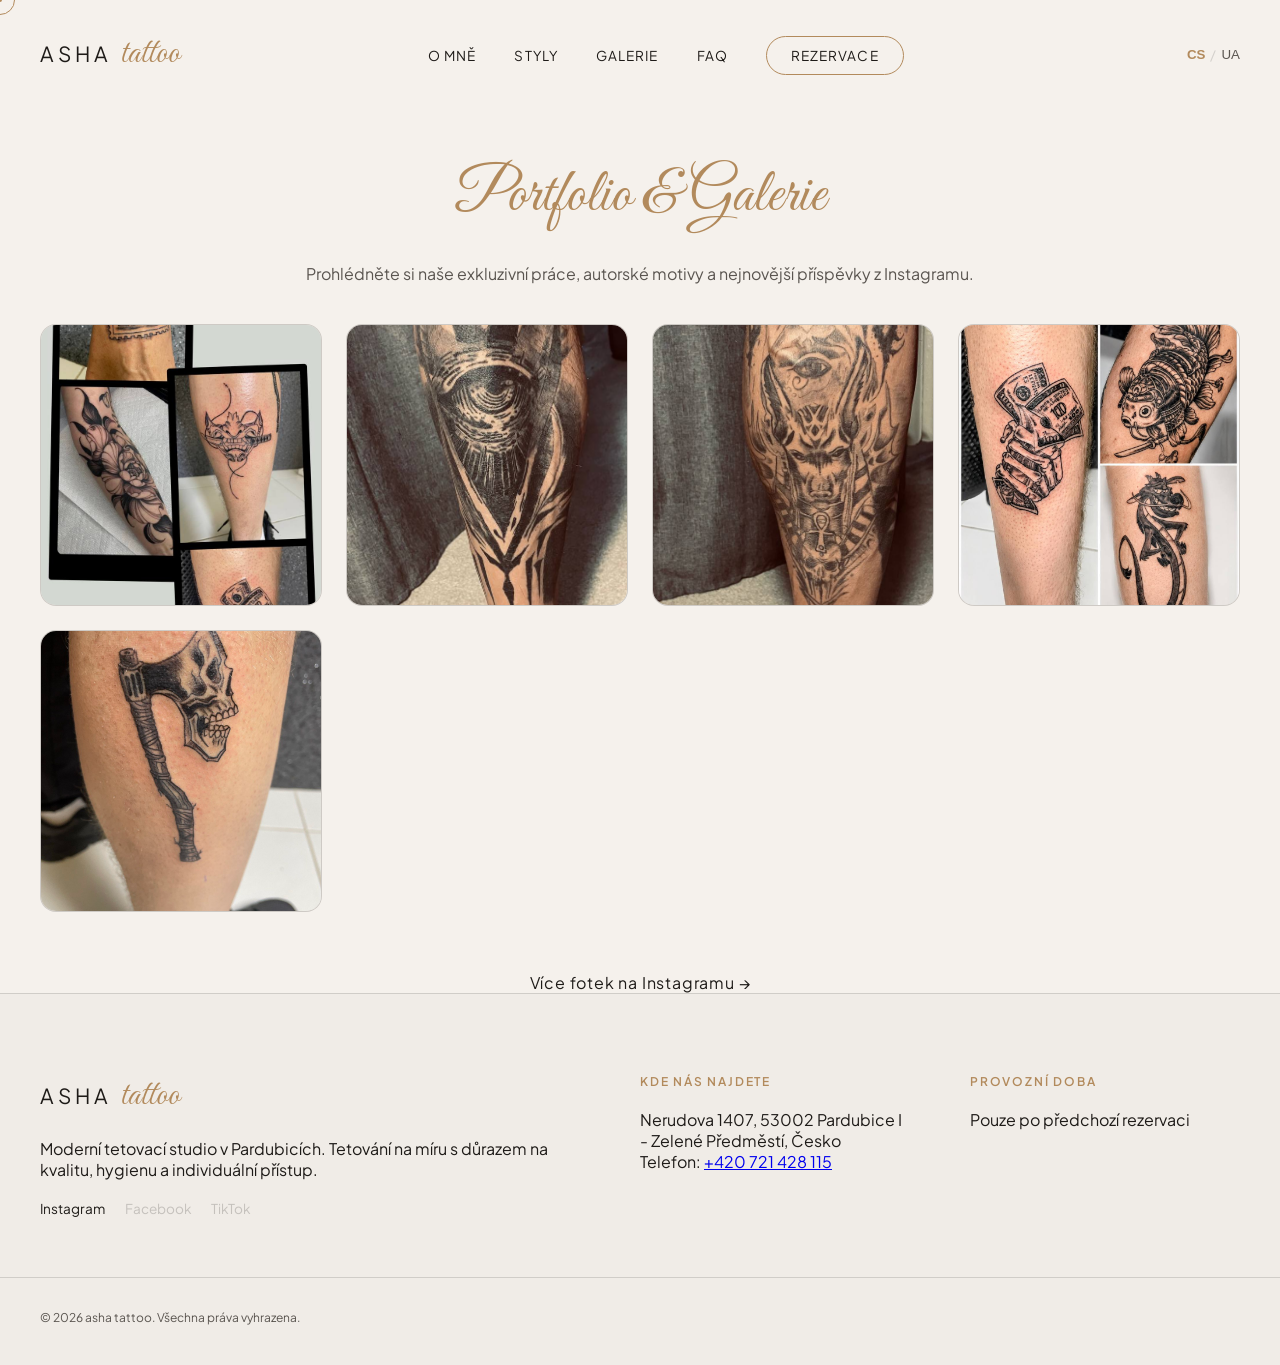
==== commit c3f70521: "neco2" ====
--- a/gallery.html
+++ b/gallery.html
@@ -140,14 +140,6 @@
                 <div class="premium-gallery-item"><img src="foto/prace/5.jpg" alt="Tattoo 5"></div> 
             </div>
 
-            <!-- Instagram feed (volitelně) -->
-            <div class="instagram-section-wrapper animate-on-scroll" style="margin-top: 80px; padding-top: 60px; border-top: 1px solid var(--border-color);">
-                <h2 class="gallery-subtitle text-center" style="margin-bottom: 40px;">Instagram Feed</h2>
-                <div class="behold-container">
-                    <behold-widget feed-id="KEGL1BrC2KqgYfweAYzV"></behold-widget>
-                </div>
-            </div>
-
             <div class="text-center" style="margin-top: 60px;">
                 <a href="https://www.instagram.com/asha___tattoo/" target="_blank" rel="noopener" class="btn-link" data-i18n="gallery.more">Více fotek na Instagramu →</a>
             </div>
--- a/style.css
+++ b/style.css
@@ -25,16 +25,14 @@
     font-family: var(--font-body);
     overflow-x: hidden;
     -webkit-font-smoothing: antialiased;
-    cursor: none;
+    cursor: default;   /* ✅ výchozí kurzor, JS ho přepne na none */
 }
 
 @media (max-width: 768px) {
-
     html,
     body {
         cursor: auto;
     }
-
     .custom-cursor,
     .custom-cursor-dot {
         display: none;
@@ -383,7 +381,7 @@
 }
 
 .artist-statement {
-    font-size: 3.2rem;
+    font-size: 2.2rem;    /* ✅ zmenšeno */
     color: var(--accent-color);
     border-left: 1px solid var(--accent-color);
     padding-left: 30px;
@@ -778,63 +776,62 @@
     color: var(--accent-color);
 }
 
+/* ✅ Responzivní úpravy (tablety a menší) */
 @media (max-width:1024px) {
     .hero-layout {
         grid-template-columns: 1fr;
         gap: 50px;
         text-align: center;
     }
-
     .hero-subtitle {
         margin: 0 auto 40px;
     }
-
     .hero-image-wrapper {
         height: 460px;
     }
-
     .hero-title {
         font-size: 3.8rem;
     }
-
     .grid-2 {
         grid-template-columns: 1fr;
         gap: 40px;
     }
-
     .styles-grid {
         grid-template-columns: 1fr;
     }
-
     .footer-grid {
         grid-template-columns: 1fr 1fr;
     }
-
     .action-card {
         grid-template-columns: 1fr;
     }
-
     .action-image {
         min-height: 280px;
     }
-
     .action-content {
         padding: 30px;
         text-align: center;
     }
 }
 
+/* ✅ Responzivní úpravy (mobil) */
 @media (max-width:768px) {
     .container {
         padding: 0 24px;
     }
-
     .section-title {
         font-size: 2.8rem;
     }
-
     .cta-title {
         font-size: 2.5rem;
+    }
+
+    /* Oprava padding headeru */
+    .header {
+        padding: 16px 20px;
+    }
+    .header.scrolled {
+        padding: 12px 20px;
     }
 
     .nav-menu {
@@ -851,16 +848,13 @@
         z-index: 1050;
         background: var(--bg-color);
     }
-
     .nav-menu.active {
         right: 0;
     }
-
     .nav-menu a {
         margin: 18px 0;
         font-size: 1.2rem;
     }
-
     .mobile-menu-close {
         display: block;
         position: absolute;
@@ -871,7 +865,6 @@
         font-size: 2rem;
         color: var(--text-color);
     }
-
     .menu-toggle {
         display: flex;
         flex-direction: column;
@@ -881,38 +874,72 @@
         background: none;
         border: none;
     }
-
     .menu-toggle span {
         width: 100%;
         height: 1px;
         background: var(--text-color);
     }
-
     .hero-actions {
         display: flex;
         flex-direction: column;
         gap: 15px;
     }
-
     .hero-actions .btn-link {
         margin-left: 0;
     }
-
     .footer-grid {
         grid-template-columns: 1fr;
     }
-
     .image-placeholder {
         height: 420px;
     }
-
     .reviews-grid.photos-only {
         gap: 16px;
     }
-
     .lightbox-close {
         top: 15px;
         right: 20px;
         font-size: 2rem;
     }
+
+    /* ✅ Исправление бейджа — теперь он в потоке и не перекрывает текст */
+    .discount-badge {
+        position: relative;          /* убираем абсолютное позиционирование */
+        top: auto;
+        right: auto;
+        display: inline-flex;        /* чтобы элементы шли в строку */
+        flex-direction: row;         /* горизонтальное расположение */
+        align-items: center;
+        gap: 8px;                    /* расстояние между элементами */
+        padding: 6px 16px;           /* уменьшенный отступ */
+        margin: 0 auto 16px auto;    /* центрируем и даём отступ снизу */
+        border-radius: 40px;
+        font-size: 0.75rem;
+        width: auto;
+        justify-content: center;
+        box-shadow: 0 4px 12px rgba(0, 0, 0, 0.08);
+    }
+
+    .discount-badge-text,
+    .discount-badge-label {
+        font-size: 0.6rem;
+        letter-spacing: 0.05em;
+    }
+
+    .discount-badge-percent {
+        font-size: 1.1rem;
+        font-weight: 600;
+        margin: 0; /* убираем лишние отступы */
+    }
+
+    /* Добавляем верхний отступ карточке, чтобы бейдж не прилипал к краю */
+    .booking-card {
+        padding-top: 30px;
+    }
+}
+
+/* ✅ Galerie – sjednocení výšky obrázků (aspect ratio) */
+.premium-gallery-item img {
+    aspect-ratio: 1 / 1;
+    object-fit: cover;
 }
